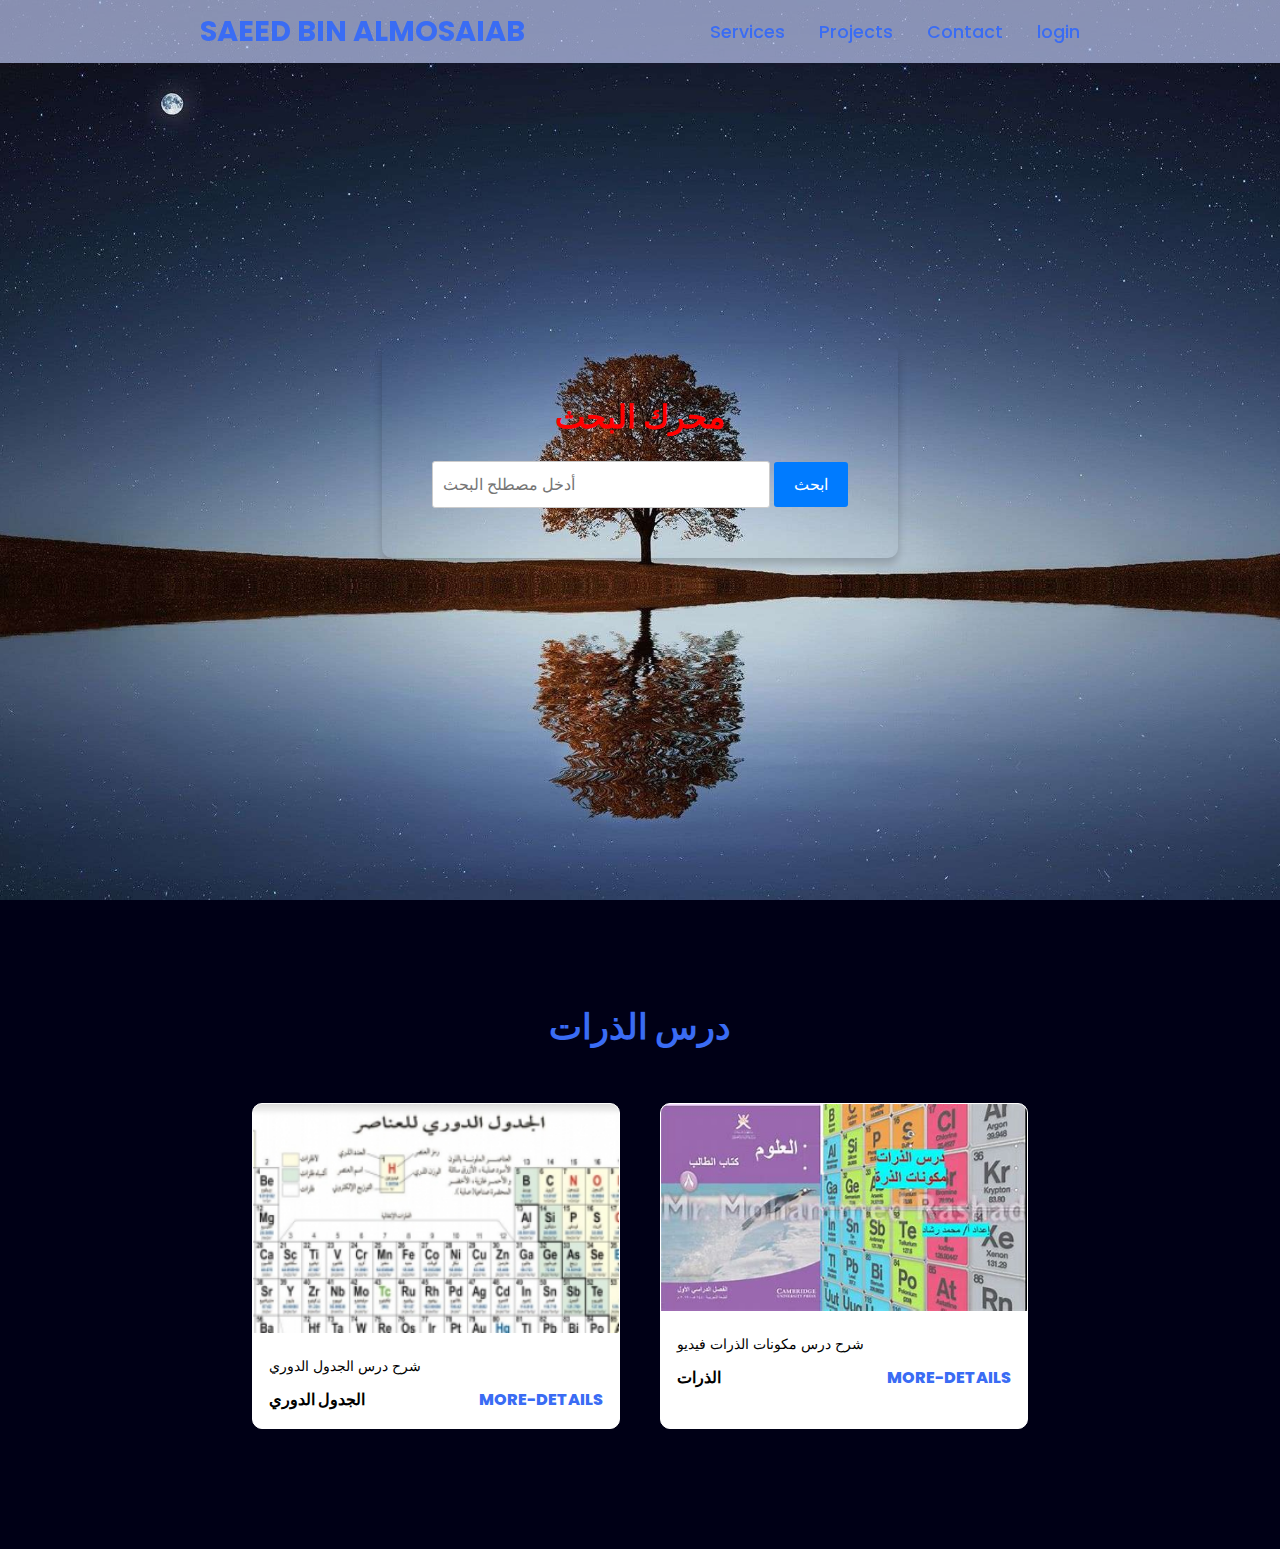
==== index.html @ 7f48638b "Add files via upload" ====
<!DOCTYPE html>
<html lang="en">
  <head>
    <meta charset="UTF-8" />
    <meta name="viewport" content="width=device-width, initial-scale=1.0" />
    <link
      rel="stylesheet"
      href="https://cdnjs.cloudflare.com/ajax/libs/font-awesome/5.15.4/css/all.min.css"
    />
    <link rel="stylesheet" href="style.css" />
    <link rel="stylesheet" href="testautoacpmlet.php" />
    <title>ZomZem</title>
    <script
      async
      custom-element="amp-auto-ads"
      src="https://cdn.ampproject.org/v0/amp-auto-ads-0.1.js"
    ></script>
  </head>
  <body>
    <header>
      <a href="#" class="logo">Saeed bin almosaiab</a>
      <nav class="navigation">
        <a href="#services">Services</a>
        <a href="#projects">Projects</a>
        <a href="#content">Contact</a>
        <a href="nedex.html">login</a>
      </nav>
    </header>

    <section class="main">
      <div class="center-container">
        <h1 class="center-text">محرك البحث</h1>
        <form id="search-form">
          <input type="text" id="search-input" placeholder="أدخل مصطلح البحث" />
          <button type="submit">ابحث</button>
        </form>
      </div>
    </section>
    <section class="projects" id="projects">
      <h2 class="title">درس الذرات</h2>
      <div class="content">
        <div class="project-card">
          <div class="project-image">
            <img src="thumbnail-d24286751c63afa43666e05ee3ed280e.png" />
          </div>
          <div class="project-info">
            <p class="project-category">شرح درس الجدول الدوري</p>
            <strong class="project-title">
              <span>الجدول الدوري</span>
              <a
                href="https://youtu.be/0FZnsQwwXZw"
                class="More-details"
                >More-details</a
              >
            </strong>
          </div>
        </div>
        <div class="project-card">
          <div class="project-image">
            <img src="download.jpeg" />
          </div>
          <div class="project-info">
            <p class="project-category">شرح درس مكونات الذرات فيديو </p>
            <strong class="project-title">
              <span>الذرات</span>
              <a
                href="https://youtu.be/8WSVWzbLzts?si=eJkSgniLAtRU5mg3"
                class="More-details"
                >More-details</a
              >
            </strong>
          </div>
        </div>
    </section>
    <script src="Eslam.js"></script>
  </body>
</html>
---- style.css ----
@import url("https://fonts.googleapis.com/css2?family=Poppins:ital,wght@0,100;0,200;0,300;0,400;0,500;0,600;0,700;0,800;0,900;1,100;1,200;1,300;1,400;1,500;1,600;1,700;1,800;1,900&display=swap");

* {
  font-family: "Poppins", sans-serif;
  margin: 0;
  padding: 0;
  box-sizing: border-box;
  scroll-behavior: smooth;
}

header {
  background-color: #c3cefaad;
  width: 100%;
  position: fixed;
  z-index: 999;
  display: flex;
  justify-content: space-between;
  align-items: center;
  padding: 10px 200px;
}
.center-container {
  text-align: center;
  padding: 50px;
  border-radius: 10px;
  box-shadow: 0 6px 10px rgba(0, 0, 0, 0.2);
}

h1 {
  color: #ff0000; /* لون العنوان */
}

#search-form {
  margin-top: 20px; /* تباعد بين العنوان ونموذج البحث */
}

input[type="text"] {
  padding: 10px;
  border: 1px solid #ccc; /* لون الحدود */
  border-radius: 3px;
  font-size: 16px;
}

button {
  background-color: #007bff; /* لون زر البحث */
  color: #fff; /* لون النص داخل الزر */
  border: none;
  border-radius: 3px;
  padding: 10px 20px;
  font-size: 16px;
  cursor: pointer;
}

button:hover {
  background-color: #0056b3; /* لون الزر عند التحويل */
}

.logo {
  text-decoration: none;
  color: #3a6cf4;
  text-transform: uppercase;
  font-weight: 700;
  font-size: 1.8em;
}

.navigation a {
  color: #3a6cf4;
  text-decoration: none;
  font-size: 1.1em;
  font-weight: 500;
  padding-left: 30px;
}

.navigation a:hover {
  color: #0d0620;
}

section {
  padding: 100px 200px;
}

.main {
  width: 100%;
  min-height: 100vh;
  display: flex;
  align-items: center;
  justify-content: center; /* توسيط العناصر أفقيًا ورأسيًا */
  background: url(imges/eslam.jpg) no-repeat;
  background-size: cover;
  background-position: center;
  background-attachment: fixed;
}

.main h2 {
  color: #fff;
  font-size: 1.4em;
  font-weight: 500;
}

.main h2 span {
  display: inline-block;
  color: #4e9eff;
  font-size: 3em;
  font-weight: 600;
}
.main h3 {
  color: #fff;
  font-size: 2em;
  letter-spacing: 1px;
  margin-top: 10px;
  margin-bottom: 30px;
}

.main-btn {
  color: #fff;
  background-color: #3a6cf4;
  text-decoration: none;
  font-size: 1.1em;
  font-weight: 600;
  display: inline-block;
  padding: 0.9375em 2.1875em;
  letter-spacing: 1px;
  border-radius: 15px;
  margin-bottom: 40px;
  transition: 0.7s ease;
}
.main-btn:hover {
  background-color: #0b3199;
  transform: scale(1.1);
}

.social-icons a {
  color: #fff;
  font-size: 1.7em;
  padding-right: 30px;
}

.title {
  display: flex;
  justify-content: center;
  color: #3a6cf4;
  font-size: 2.2em;
  font-weight: 800;
  margin-bottom: 30px;
}

.content {
  display: flex;
  justify-content: center;
  flex-direction: row;
  flex-wrap: wrap;
}

.card {
  background-color: #fff;
  width: 21.25em;
  box-shadow: 0 5px 25px rgba(1 1 1 /15%);
  border-radius: 10px;
  padding: 25px;
  margin: 15px;
  transition: 0.7s ease;
}

.card:hover {
  transform: scale(1.1);
}

.icon {
  color: #3a6cf4;
  font-size: 8em;
  text-align: center;
}

.info {
  text-align: center;
}

.info h3 {
  color: #2a60f4;
  font-size: 1.2em;
  font-weight: 700;
  margin: 10px;
}

.projects {
  background-color: #000016;
}

.projects .content {
  margin-top: 30px;
}

.project-card {
  background-color: #fff;
  border: 1px solid #fff;
  min-height: 14em;
  width: 23em;
  overflow: hidden;
  border-radius: 10px;
  margin: 20px;
  transition: 0.7s ease;
}

.project-card:hover {
  transform: scale(1.1);
}
.project-card:hover .project-image {
  opacity: 0.9;
}

.project-image img {
  width: 100%;
}

.project-info {
  padding: 1em;
}

.project-category {
  font-size: 0.9em;
  color: #000;
}

.project-title {
  display: flex;
  justify-content: space-between;
  text-transform: uppercase;
  font-weight: 800;
  margin-top: 10px;
}

.More-details {
  text-decoration: none;
  color: #3a6cf4;
}

.More-details:hover {
  color: #601cfc;
}

.content .icon {
  font-size: 4.5em;
}

.content .info {
  color: #000;
}

.footer {
  background-color: #000016;
  color: #fff;
  padding: 2em;
  display: flex;
  justify-content: space-between;
}

.footer-title {
  font-size: 1.3em;
  font-weight: 600;
}

.footer-title span {
  color: #3a6cf4;
}

@media (max-width: 1023px) {
  header {
    padding: 12px 20px;
  }

  .navigation a {
    padding-left: 10px;
  }

  .title {
    font-size: 1.8em;
  }

  section {
    padding: 80px 20px;
  }

  .main-content h2 {
    font-size: 1em;
  }

  .main-content h3 {
    font-size: 1.6em;
  }

  .content {
    flex-direction: column;
    align-items: center;
  }
}

@media (max-width: 641px) {
  body {
    font-size: 12px;
  }

  .main-content h2 {
    font-size: 0.8em;
  }

  .main-content h3 {
    font-size: 1.4em;
  }
}

@media (max-width: 300px) {
  body {
    font-size: 10px;
  }
}
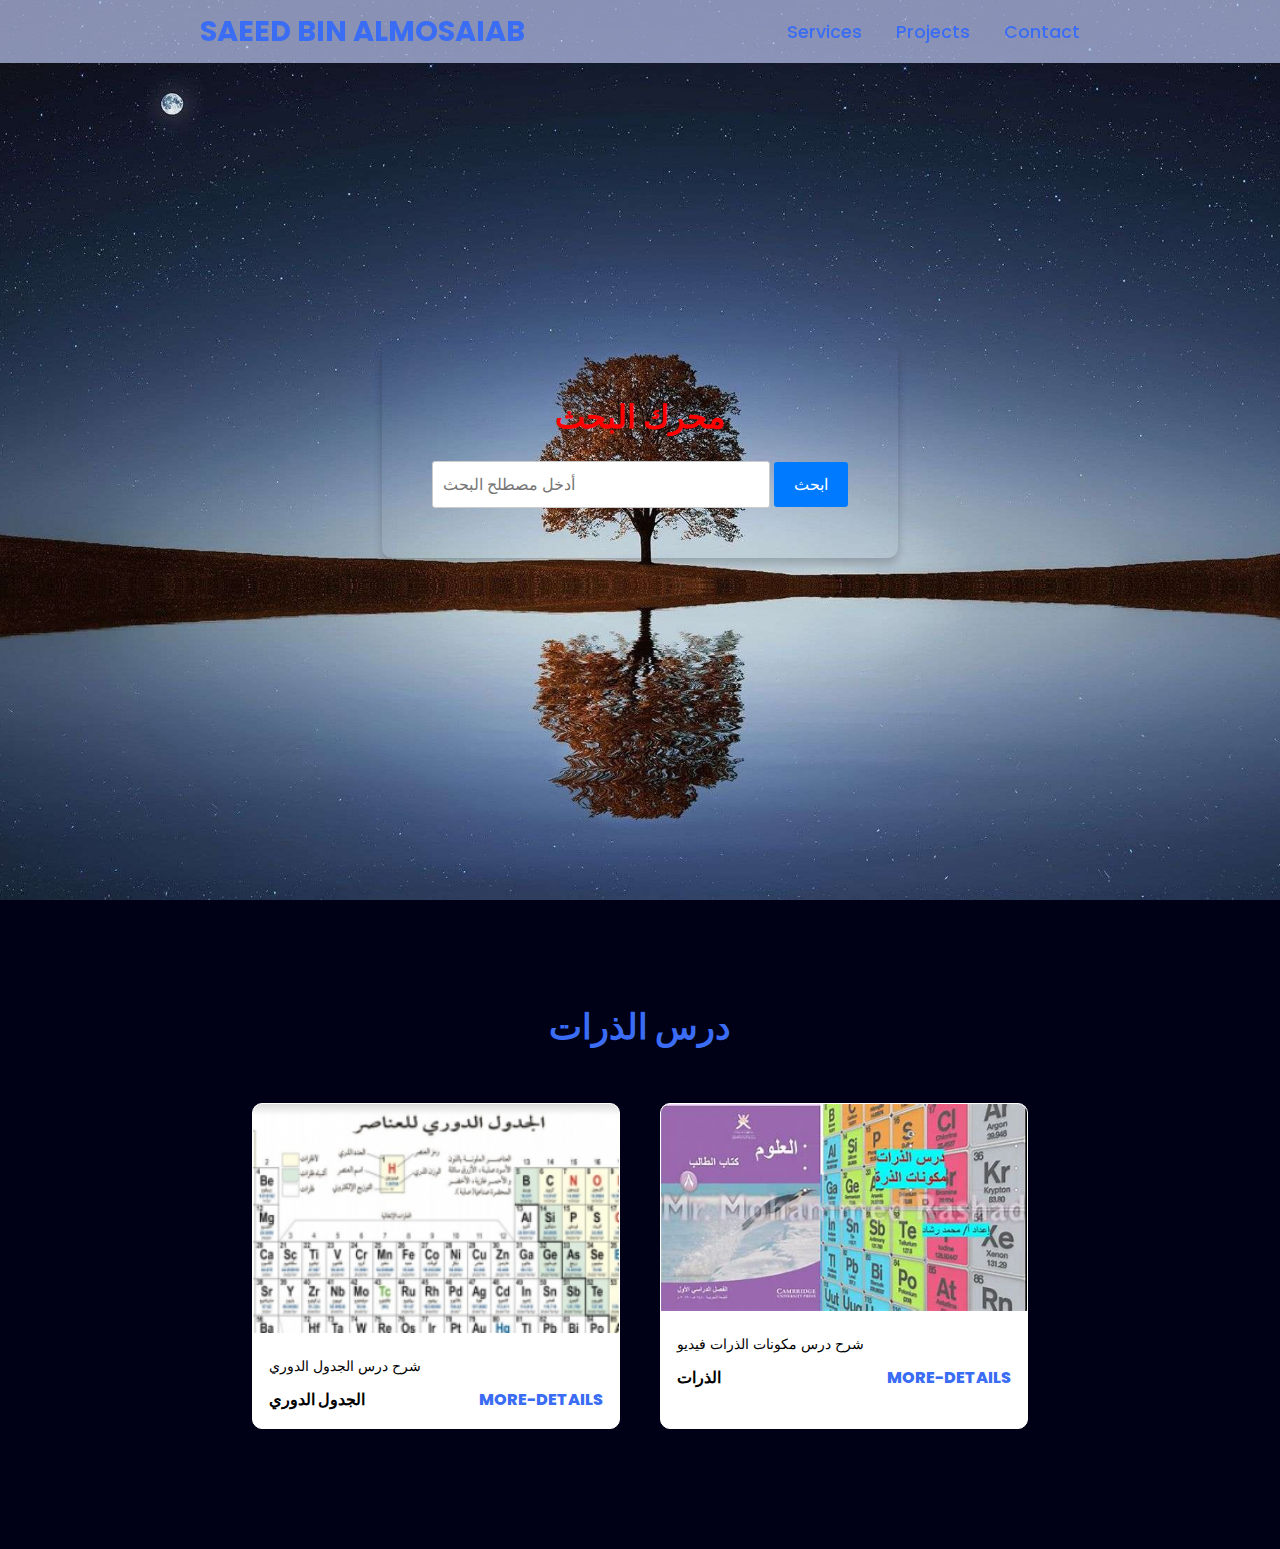
==== commit 45156ea2: "Update index.html" ====
--- a/index.html
+++ b/index.html
@@ -23,7 +23,6 @@
         <a href="#services">Services</a>
         <a href="#projects">Projects</a>
         <a href="#content">Contact</a>
-        <a href="nedex.html">login</a>
       </nav>
     </header>
 
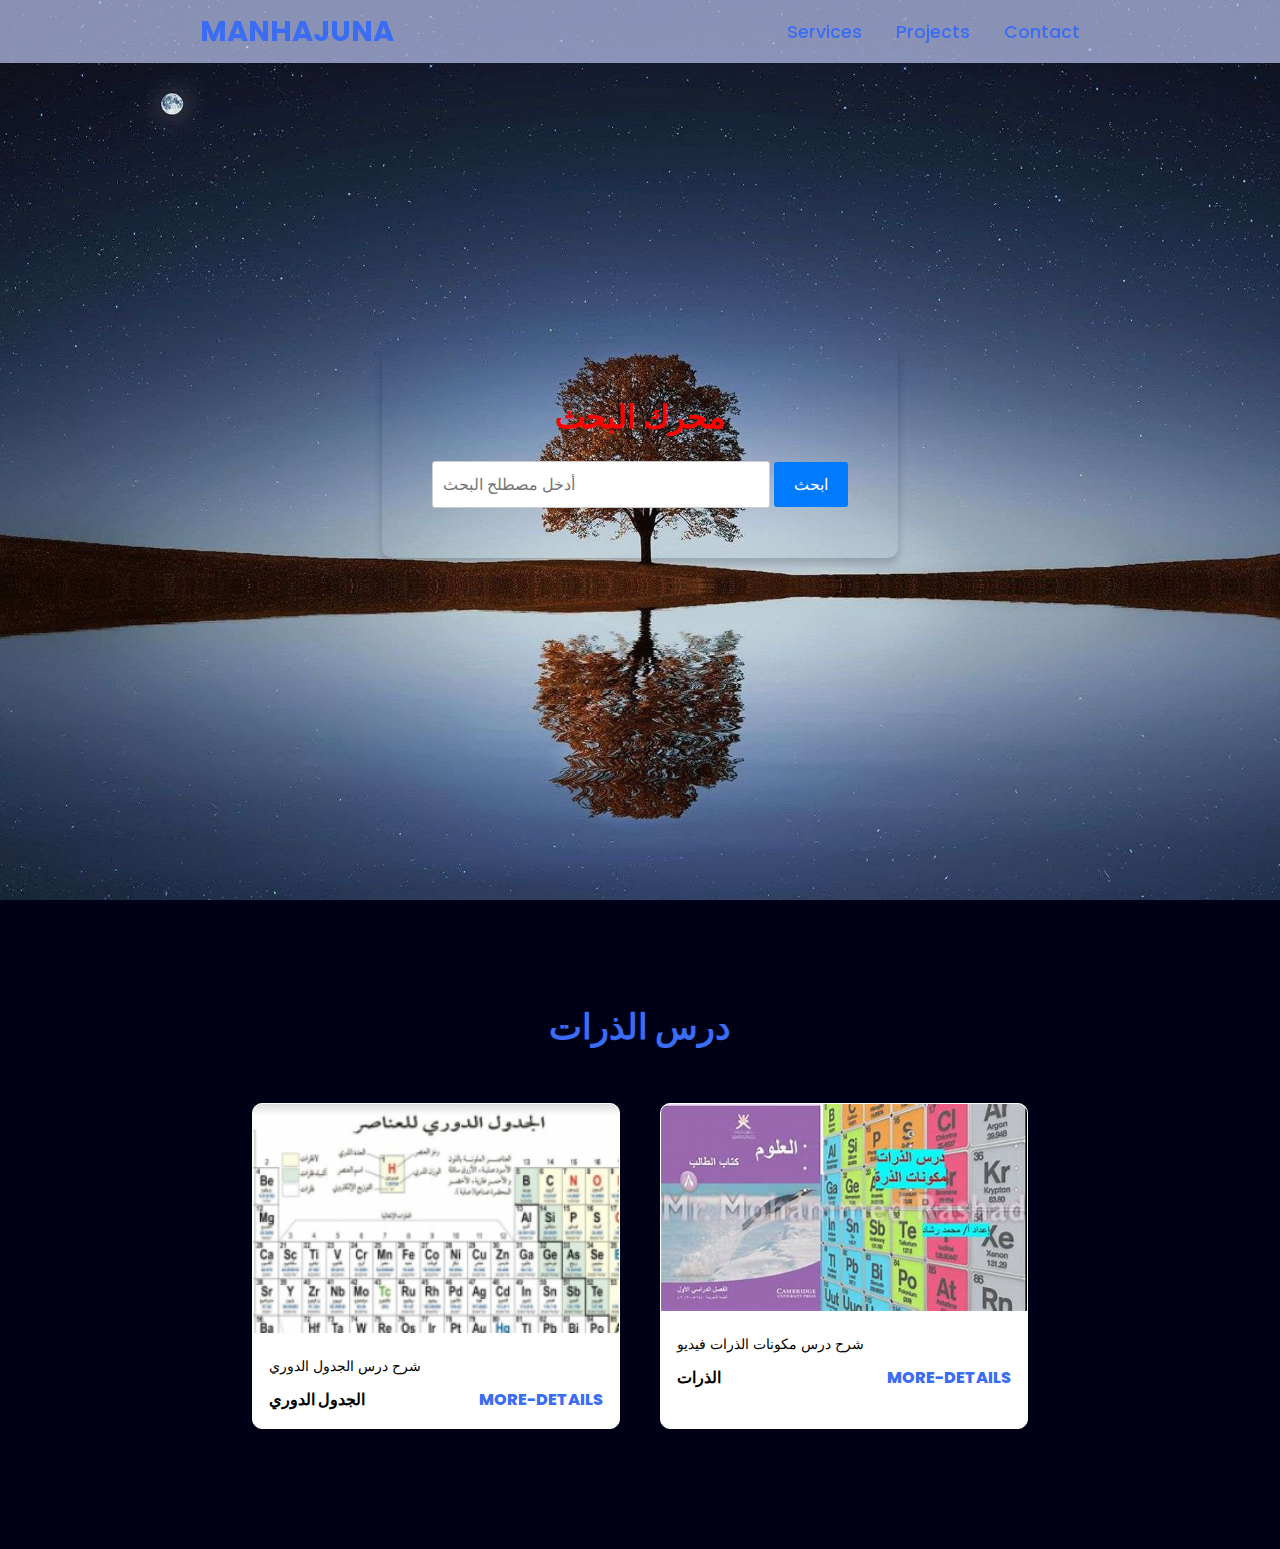
==== commit f8a29c01: "Update index.html" ====
--- a/index.html
+++ b/index.html
@@ -18,9 +18,9 @@
   </head>
   <body>
     <header>
-      <a href="#" class="logo">Saeed bin almosaiab</a>
+      <a href="#" class="logo">Manhajuna</a>
       <nav class="navigation">
-        <a href="#services">Services</a>
+        <a href="#">Services</a>
         <a href="#projects">Projects</a>
         <a href="#content">Contact</a>
       </nav>
